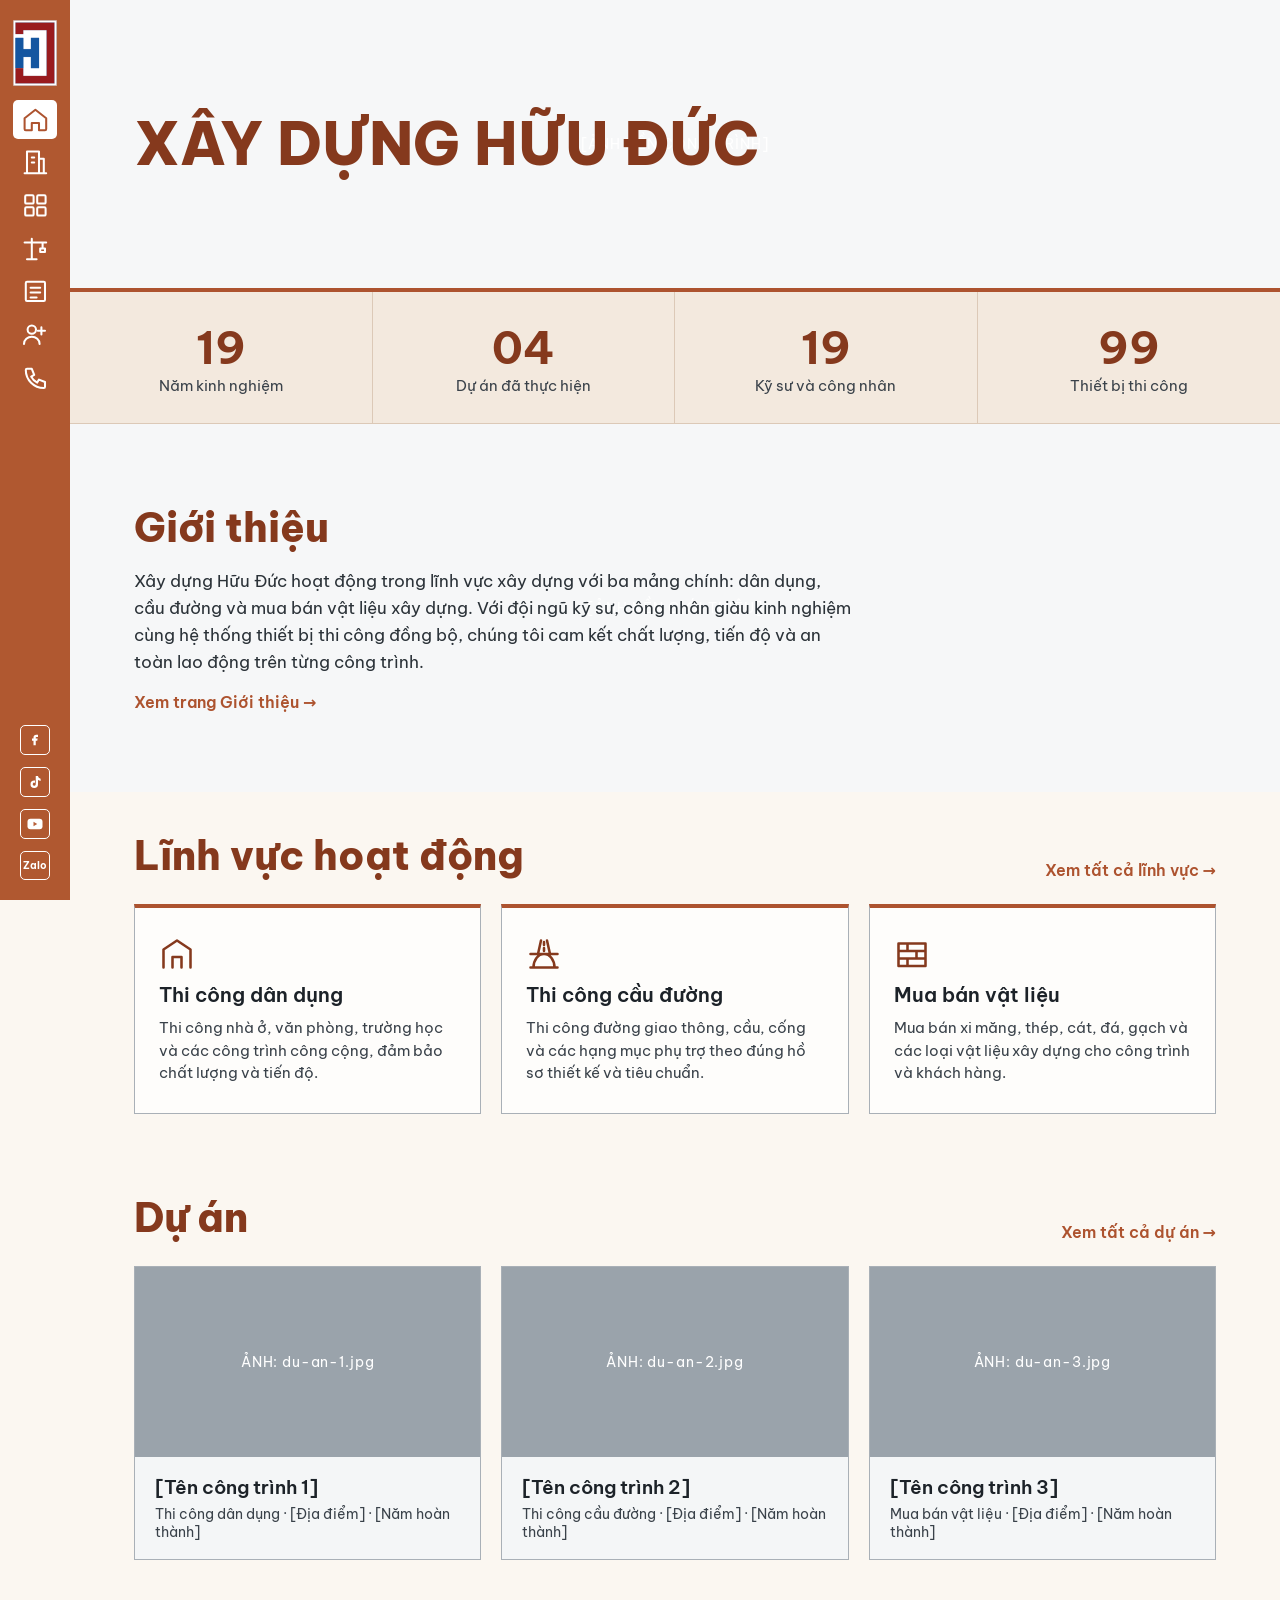
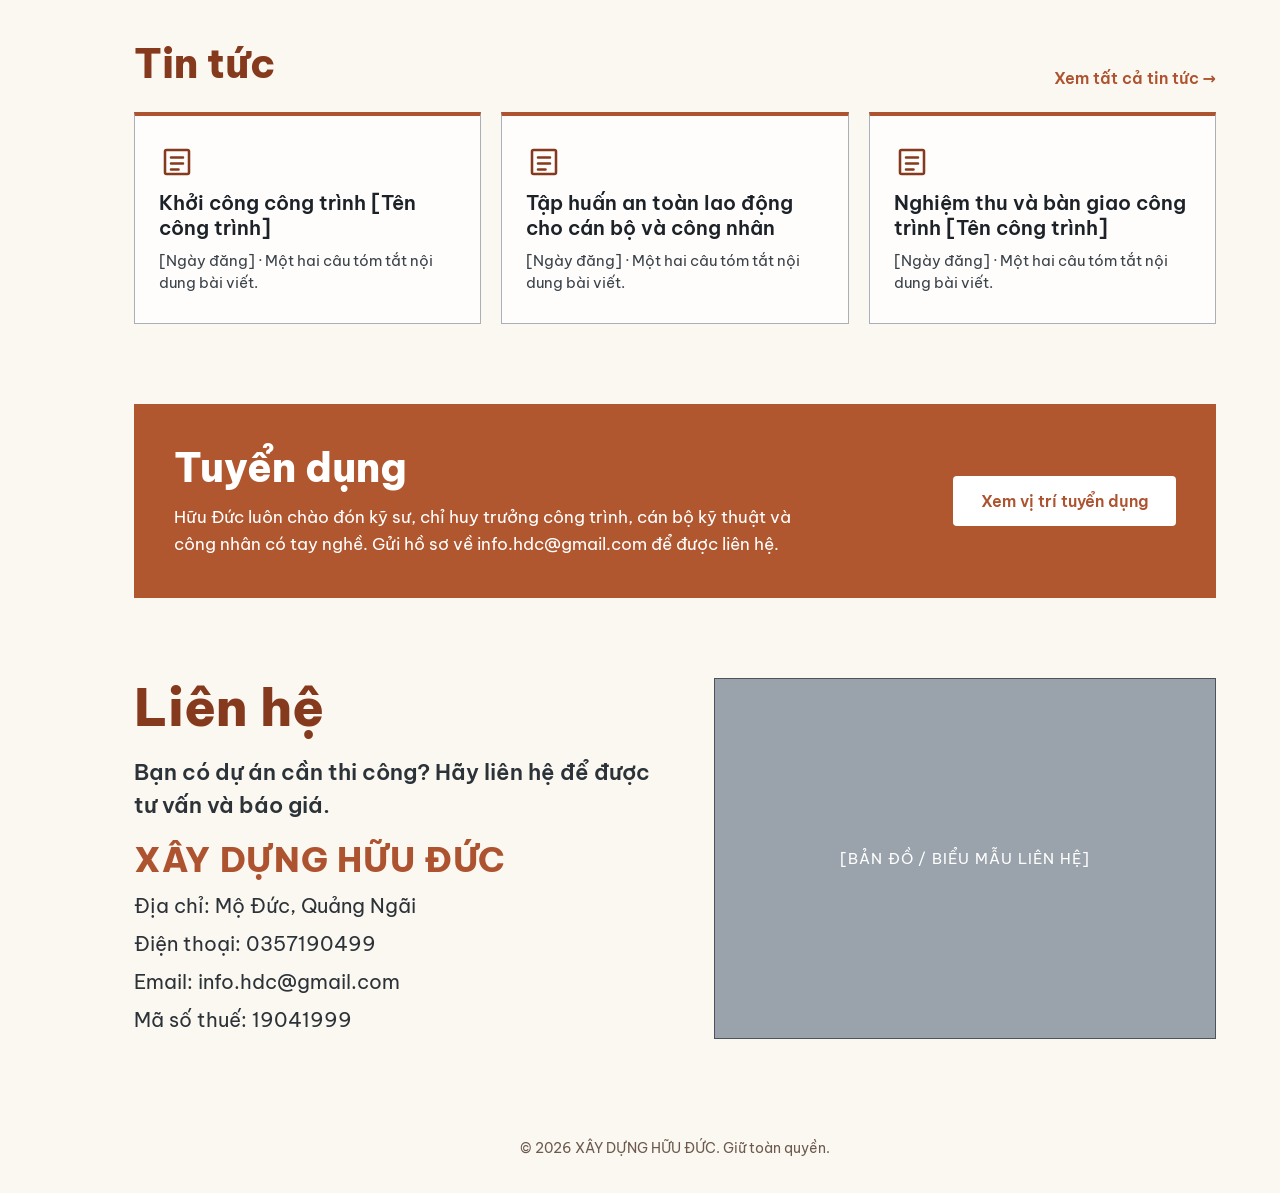
==== index.html @ e36a06dc "Add files via upload" ====
<!DOCTYPE html>
<html lang="vi">
<head>
<meta charset="utf-8">
<meta name="viewport" content="width=device-width, initial-scale=1">
<title>Xây dựng Hữu Đức</title>
<meta name="description" content="Xây dựng Hữu Đức: thi công xây dựng dân dụng, cầu đường và mua bán vật liệu xây dựng.">
<link rel="icon" href="images/logo.png">
<link rel="preconnect" href="https://fonts.googleapis.com">
<link href="https://fonts.googleapis.com/css2?family=Be+Vietnam+Pro:wght@400;500;600;700;800&amp;display=swap" rel="stylesheet">
<link rel="stylesheet" href="giao-dien.css">
</head>
<body>
<div id="khung" style="display:flex;flex-wrap:wrap;align-items:stretch;min-height:900px;background:#FBF7F1">

<!-- THANH CẤU TRÚC BÊN TRÁI -->
<main id="noi-dung" style="flex:999 1 560px;min-width:0;display:flex;flex-direction:column"></main>
</div>
<template id="tpl-home">
<!-- Banner -->
<section data-s="trang-chu" style="position:relative;overflow:hidden;box-sizing:border-box;padding:110px 64px;border-bottom:4px solid #AD532F">
<div aria-hidden="true" style="position:absolute;top:0;right:0;bottom:0;left:0;display:flex;align-items:center;justify-content:center;background:#b8bfc6;color:#fff;font-size:14px;letter-spacing:0.08em">[ẢNH NỀN CÔNG TRÌNH]</div>
<div aria-hidden="true" style="position:absolute;top:0;right:0;bottom:0;left:0;background:rgba(255,255,255,0.88)"></div>
<div style="position:relative;display:flex;flex-direction:column;gap:20px">
<h1 style="margin:0;font-family:'Be Vietnam Pro',system-ui,sans-serif;font-weight:800;font-size:clamp(18px,4.6vw,66px);line-height:1.15;white-space:nowrap;color:#85391d">XÂY DỰNG HỮU ĐỨC</h1>
</div>
</section>

<!-- Số liệu -->
<section id="ds-so-lieu" style="display:grid;grid-template-columns:repeat(auto-fit,minmax(150px,1fr));gap:0;background:#F3E9DE;border-bottom:1px solid #dcc9b7"></section>

<!-- Giới thiệu -->
<section data-s="gioi-thieu" style="position:relative;overflow:hidden;box-sizing:border-box;padding:80px 64px">
<div aria-hidden="true" style="position:absolute;top:0;right:0;bottom:0;left:0;display:flex;align-items:center;justify-content:center;background:#b8bfc6;color:#fff;font-size:14px;letter-spacing:0.08em">[ẢNH NỀN GIỚI THIỆU]</div>
<div aria-hidden="true" style="position:absolute;top:0;right:0;bottom:0;left:0;background:rgba(255,255,255,0.88)"></div>
<div style="position:relative;display:flex;flex-direction:column;gap:16px;max-width:720px">
<h2 style="margin:0;font-size:40px;font-weight:800;line-height:1.2;color:#85391d">Giới thiệu</h2>
<p id="gt-tomtat" style="margin:0;font-size:17px;line-height:1.6;color:#2b3238">Xây dựng Hữu Đức hoạt động trong lĩnh vực xây dựng với ba mảng chính: dân dụng, cầu đường và hạ tầng. Với đội ngũ kỹ sư, công nhân giàu kinh nghiệm cùng hệ thống thiết bị thi công đồng bộ, chúng tôi cam kết chất lượng, tiến độ và an toàn lao động trên từng công trình.</p>
<a class="more" href="#gioi-thieu" style="font-weight:600;font-size:16px">Xem trang Giới thiệu →</a>
</div>
</section>

<!-- Lĩnh vực hoạt động -->
<section data-s="linh-vuc" style="padding:40px 64px;display:flex;flex-direction:column;gap:24px">
<div style="display:flex;flex-wrap:wrap;justify-content:space-between;align-items:flex-end;gap:12px">
<h2 style="margin:0;font-size:40px;font-weight:800;line-height:1.2;color:#85391d">Lĩnh vực hoạt động</h2>
<a class="more" href="#linh-vuc" style="font-weight:600;font-size:16px">Xem tất cả lĩnh vực →</a>
</div>
<div id="ds-linh-vuc" style="display:grid;grid-template-columns:repeat(auto-fit,minmax(240px,1fr));gap:20px"></div>
</section>

<!-- Dự án -->
<section data-s="du-an" style="padding:40px 64px;display:flex;flex-direction:column;gap:24px">
<div style="display:flex;flex-wrap:wrap;justify-content:space-between;align-items:flex-end;gap:12px">
<h2 style="margin:0;font-size:40px;font-weight:800;line-height:1.2;color:#85391d">Dự án</h2>
<a class="more" href="#du-an" style="font-weight:600;font-size:16px">Xem tất cả dự án →</a>
</div>
<div id="ds-du-an" style="display:grid;grid-template-columns:repeat(auto-fit,minmax(260px,1fr));gap:20px"></div>
</section>

<!-- Tin tức -->
<section data-s="tin-tuc" style="padding:40px 64px;display:flex;flex-direction:column;gap:24px">
<div style="display:flex;flex-wrap:wrap;justify-content:space-between;align-items:flex-end;gap:12px">
<h2 style="margin:0;font-size:40px;font-weight:800;line-height:1.2;color:#85391d">Tin tức</h2>
<a class="more" href="#tin-tuc" style="font-weight:600;font-size:16px">Xem tất cả tin tức →</a>
</div>
<div id="ds-tin-tuc" style="display:grid;grid-template-columns:repeat(auto-fit,minmax(260px,1fr));gap:20px"></div>
</section>

<!-- Tuyển dụng -->
<section data-s="tuyen-dung" style="margin:40px 64px;padding:40px;display:flex;flex-wrap:wrap;justify-content:space-between;align-items:center;gap:24px;background:#B05730;color:#fff">
<div style="display:flex;flex-direction:column;gap:12px;max-width:640px">
<h2 style="margin:0;font-size:40px;font-weight:800;line-height:1.2;color:#fff">Tuyển dụng</h2>
<p style="margin:0;font-size:17px;line-height:1.6;color:#fff">Hữu Đức luôn chào đón kỹ sư, chỉ huy trưởng công trình, cán bộ kỹ thuật và công nhân có tay nghề. Gửi hồ sơ về <span data-cfg="email">info.hdc@gmail.com</span> để được liên hệ.</p>
</div>
<a class="btn" href="#tuyen-dung" style="display:inline-block;padding:15px 28px;background:#fff;color:#AD532F;font-weight:600;font-size:16px;border-radius:4px">Xem vị trí tuyển dụng</a>
</section>

<!-- Liên hệ -->
<section data-s="lien-he" style="padding:40px 64px 72px;display:flex;flex-wrap:wrap;gap:40px">
<div style="flex:1 1 360px;display:flex;flex-direction:column;gap:18px">
<h2 style="margin:0;font-size:52px;font-weight:800;line-height:1.15;color:#85391d">Liên hệ</h2>
<p style="margin:0;font-size:22px;font-weight:600;line-height:1.5;color:#2b3238">Bạn có dự án cần thi công? Hãy liên hệ để được tư vấn và báo giá.</p>
<p style="margin:0;font-size:20px;line-height:1.9;color:#2b3238"><strong style="display:block;margin-bottom:6px;font-size:34px;font-weight:800;line-height:1.2;letter-spacing:0.02em;color:#AD532F;text-transform:uppercase">Xây Dựng Hữu Đức</strong>Địa chỉ: <span data-cfg="diaChi">[ĐỊA CHỈ TRỤ SỞ]</span><br>Điện thoại: <span data-cfg="sdt">0357190499</span><br>Email: <span data-cfg="email">info.hdc@gmail.com</span><br>Mã số thuế: <span data-cfg="maSoThue">[MÃ SỐ THUẾ]</span></p>
</div>
<div style="flex:1 1 320px;min-height:240px;display:flex;align-items:center;justify-content:center;background:#9aa3ab;border:1px solid #4b535b;color:#fff;font-size:15px;letter-spacing:0.08em">[BẢN ĐỒ / BIỂU MẪU LIÊN HỆ]</div>
</section>

<footer style="padding:28px 64px 36px;text-align:center;font-size:14px;color:#6b5a4d">© 2026 XÂY DỰNG HỮU ĐỨC. Giữ toàn quyền.</footer>

</template>
<script src="du-lieu.js"></script>
<script src="chung.js"></script>
<script src="trang.js"></script>
</body>
</html>
---- giao-dien.css ----
html{color-scheme:light}
body{margin:0;font-family:'Be Vietnam Pro',system-ui,sans-serif;color:#1c2228;background:#FBF7F1}
a{color:inherit;text-decoration:none}
a.nav{position:relative;transition:background .15s}
a.nav svg,a.nav .zl{transition:transform .18s ease}
a.nav:hover svg,a.nav:focus-visible svg,a.nav:hover .zl,a.nav:focus-visible .zl{transform:scale(1.3)}
a.nav:hover,a.nav:focus-visible{background:#8F4326}
a.nav.on{background:#fff}
a.nav.on svg{stroke:#AD532F}
a.nav.on:hover svg,a.nav.on:focus-visible svg{stroke:#fff}
a.nav:not(.soc):hover,a.nav:not(.soc):focus-visible{border-radius:5px 0 0 5px !important}
a.nav.on:hover{background:#8F4326}
a.nav .tip{display:none;position:absolute;left:100%;top:0;height:100%;box-sizing:border-box;align-items:center;z-index:60;white-space:nowrap;width:170px;padding:0 16px 0 12px;background:#8F4326;color:#fff;font-size:16px;font-weight:600;border-radius:0 5px 5px 0;box-shadow:6px 4px 16px rgba(60,30,15,0.28)}
a.nav:hover .tip,a.nav:focus-visible .tip{display:flex}
a.soc{border:1px solid #fff;background:#B05830;border-radius:5px}
a.soc:hover,a.soc:focus-visible{border-radius:5px 0 0 5px}
a.soc .tip{left:calc(100% + 1px);height:calc(100% + 2px);top:-1px}
a.more{display:inline-block;color:#AD532F;transition:transform .18s ease,color .18s ease}
a.more:hover,a.more:focus-visible{color:#85391d;transform:translateX(8px);text-decoration:underline}
a.card{display:flex;flex-direction:column;color:inherit;cursor:pointer;transition:transform .22s ease,box-shadow .22s ease,border-color .22s ease,background .22s ease}
a.card:hover,a.card:focus-visible{transform:translateY(-6px);box-shadow:0 14px 28px rgba(80,40,20,0.2);border-color:#AD532F !important}
a.card.lv:hover,a.card.lv:focus-visible{background:#AD532F !important}
a.card.lv:hover *,a.card.lv:focus-visible *{color:#fff !important}
a.card.lv:hover svg,a.card.lv:focus-visible svg{stroke:#fff;transform:scale(1.15)}
a.card.lv svg{transition:transform .22s ease,stroke .22s ease}
a.card.pj{overflow:hidden}
a.card.pj .zoom{transition:transform .35s ease}
a.card.pj:hover .zoom,a.card.pj:focus-visible .zoom{transform:scale(1.08)}
a.card.pj:hover h3,a.card.tt:hover h3{color:#AD532F}
a.card.tt:hover,a.card.tt:focus-visible{background:#fff !important;border-left-color:#AD532F !important}
a.btn{transition:transform .18s ease,box-shadow .18s ease,background .18s ease}
a.btn:hover,a.btn:focus-visible{transform:translateY(-3px);box-shadow:0 8px 18px rgba(60,30,15,0.28);background:#FBF1E6 !important}
/* Thanh bên thu hẹp ~75%, các ô và biểu tượng co theo tỷ lệ */
aside{flex-basis:clamp(44px,7.9vh,70px) !important;gap:clamp(3px,1.5vh,14px) !important;padding:clamp(5px,2.2vh,21px) 0 !important}
aside a.lg img{width:clamp(20px,4.8vh,51px) !important}
a.nav:not(.soc){width:clamp(20px,4.8vh,51px) !important;height:clamp(23px,4.35vh,48px) !important}
a.nav:not(.soc) svg{width:clamp(14px,3.2vh,29px);height:clamp(14px,3.2vh,29px)}
a.soc{width:clamp(19px,3.3vh,33px);height:clamp(19px,3.3vh,33px);box-sizing:border-box}
a.soc svg{width:clamp(11px,2.1vh,18px);height:clamp(11px,2.1vh,18px)}
a.soc .zl{font-size:clamp(8px,1.2vh,10px) !important}
a.nav .tip{font-size:clamp(12px,1.6vh,14px)}
@media (max-height:420px){aside{position:relative !important;height:auto !important;min-height:100vh}}
@media (prefers-reduced-motion:reduce){a.card,a.card *,a.more,a.btn,a.nav svg{transition:none !important;transform:none !important}}

/* ===== Trang chi tiết / danh sách ===== */
a.btn{display:inline-block}
.trang{box-sizing:border-box;padding:40px 64px 56px;display:flex;flex-direction:column;gap:24px}
.trang h1{margin:0;font-size:40px;font-weight:800;line-height:1.2;color:#85391d}
.trang h2.phu{margin:16px 0 0;font-size:28px;font-weight:800;color:#85391d}
.trang a.back{font-weight:600;font-size:16px;align-self:flex-start}
.meta{font-size:15px;color:#6b5a4d}
.tomtat{margin:0;max-width:760px;font-size:19px;line-height:1.6;font-weight:600;color:#2b3238}
.hero{width:100%;object-fit:cover;display:block}
.thongtin{display:grid;grid-template-columns:repeat(auto-fit,minmax(200px,1fr));gap:1px;background:#dcc9b7;border:1px solid #dcc9b7}
.thongtin div{background:#F3E9DE;padding:14px 18px}
.thongtin b{display:block;font-size:13px;font-weight:600;color:#6b5a4d;margin-bottom:4px}
.thongtin span{font-size:16px;font-weight:600;color:#2b3238}
.noidung{max-width:760px;font-size:17px;line-height:1.75;color:#2b3238}
.noidung p{margin:0 0 16px}
.noidung h2{margin:28px 0 12px;font-size:26px;font-weight:700;color:#85391d}
.noidung ul{margin:0 0 16px;padding-left:22px}
.noidung figure{margin:24px 0}
.noidung figure img{width:100%;height:auto}
.noidung figcaption{font-size:14px;color:#6b5a4d;margin-top:6px}
.luoi{display:grid;gap:20px;grid-template-columns:repeat(auto-fit,minmax(260px,1fr))}
.thuvien{display:grid;gap:12px;grid-template-columns:repeat(auto-fill,minmax(220px,1fr))}
.thuvien a.tv{display:block;overflow:hidden;border:1px solid #a9b0b7}
.thuvien a.tv img{transition:transform .3s ease}
.thuvien a.tv:hover img{transform:scale(1.06)}
.loc{display:flex;flex-wrap:wrap;gap:10px}
.loc a{padding:9px 18px;border:1px solid #AD532F;color:#AD532F;font-weight:600;font-size:15px;border-radius:4px;transition:background .18s,color .18s}
.loc a:hover,.loc a.on{background:#AD532F;color:#fff}
.cta{margin:8px 64px 40px;padding:36px 40px;display:flex;flex-wrap:wrap;justify-content:space-between;align-items:center;gap:20px;background:#B05730;color:#fff}
.cta h2{margin:0 0 6px;font-size:28px;font-weight:800;color:#fff}
.cta p{margin:0;font-size:16px}
.cta-n{display:flex;flex-wrap:wrap;gap:12px}
.cta a.btn{padding:14px 24px;background:#fff;color:#AD532F;font-weight:600;font-size:16px;border-radius:4px}
.lightbox{position:fixed;inset:0;z-index:100;background:rgba(30,15,8,.88);display:flex;align-items:center;justify-content:center;cursor:zoom-out}
.lightbox img{max-width:92vw;max-height:92vh;display:block}
footer{padding:28px 64px 36px;text-align:center;font-size:14px;color:#6b5a4d}

.solieu{display:grid;grid-template-columns:repeat(auto-fit,minmax(150px,1fr));background:#F3E9DE;border:1px solid #dcc9b7}
.solieu div{padding:22px 16px;text-align:center;border-right:1px solid #dcc9b7}
.solieu div:last-child{border-right:0}
.solieu strong{display:block;font-size:40px;font-weight:700;color:#85391d}
.solieu span{font-size:15px;color:#3a424a}
.lh{display:flex;flex-wrap:wrap;gap:32px}
.lh-tt{flex:1 1 320px;display:flex;flex-direction:column;gap:1px;background:#dcc9b7;border:1px solid #dcc9b7;align-self:flex-start}
.lh-tt div{background:#F3E9DE;padding:16px 20px}
.lh-tt b{display:block;font-size:13px;font-weight:600;color:#6b5a4d;margin-bottom:4px}
.lh-tt span{font-size:17px;font-weight:600;color:#2b3238}
.lh-bd{flex:1 1 380px;min-height:320px;display:flex;border:1px solid #a9b0b7}
.anh-trong-lh{flex:1;display:flex;align-items:center;justify-content:center;text-align:center;padding:16px;background:#9aa3ab;color:#fff;font-size:15px}
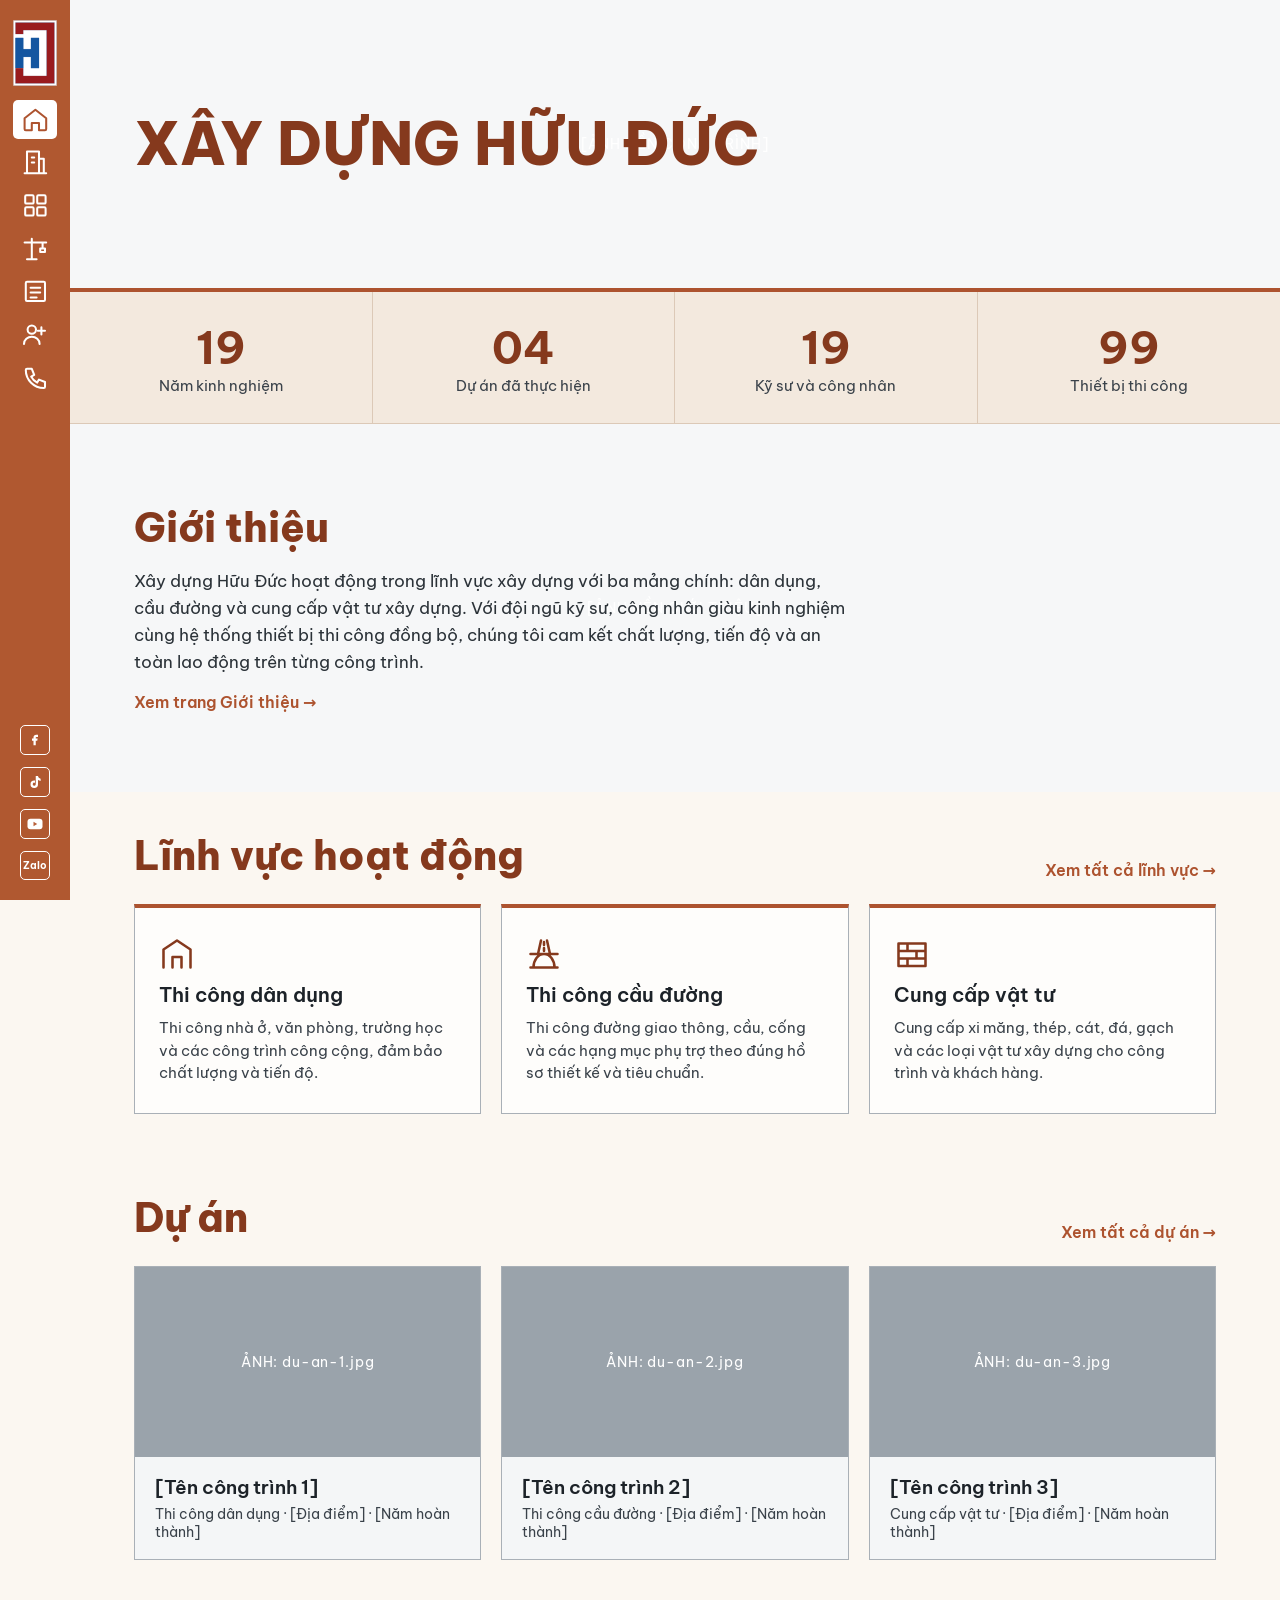
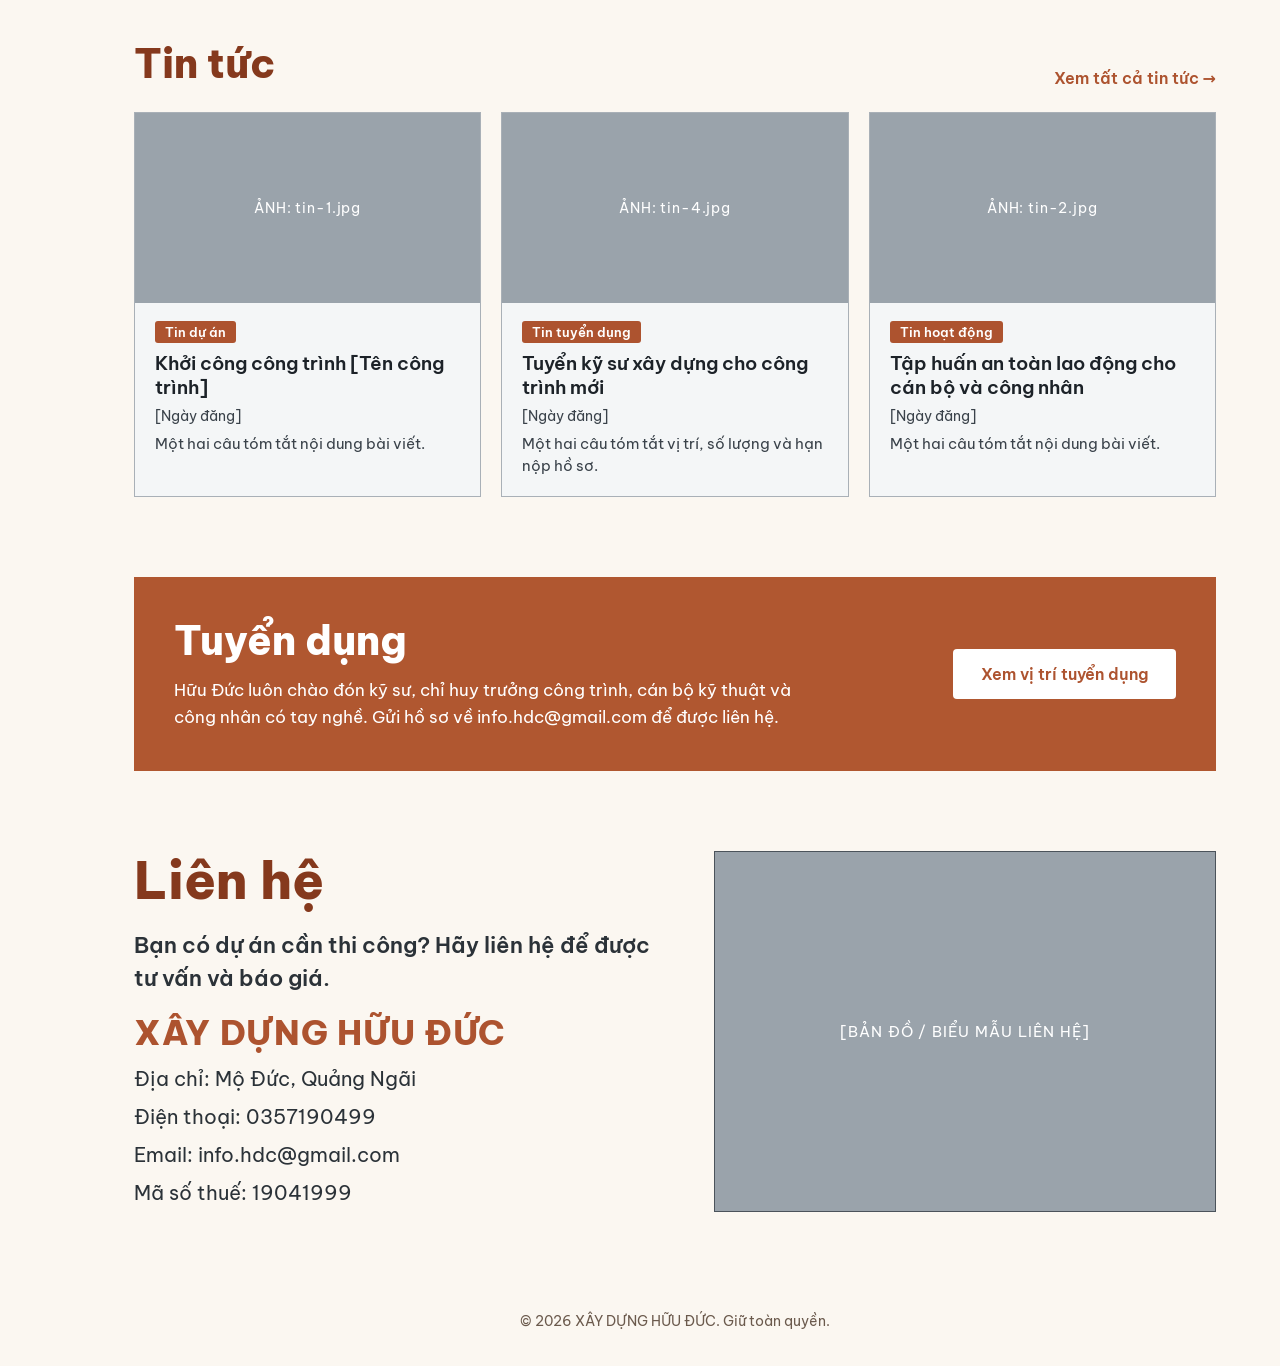
==== commit e15c3132: "Cập nhật website: thẻ tin có ảnh, bộ lọc, trang liên hệ, Cung cấp vật tư - Tin tức chia 3 thẻ (tin d" ====
--- a/index.html
+++ b/index.html
@@ -4,7 +4,7 @@
 <meta charset="utf-8">
 <meta name="viewport" content="width=device-width, initial-scale=1">
 <title>Xây dựng Hữu Đức</title>
-<meta name="description" content="Xây dựng Hữu Đức: thi công xây dựng dân dụng, cầu đường và mua bán vật liệu xây dựng.">
+<meta name="description" content="Xây dựng Hữu Đức: thi công xây dựng dân dụng, cầu đường và cung cấp vật tư xây dựng.">
 <link rel="icon" href="images/logo.png">
 <link rel="preconnect" href="https://fonts.googleapis.com">
 <link href="https://fonts.googleapis.com/css2?family=Be+Vietnam+Pro:wght@400;500;600;700;800&amp;display=swap" rel="stylesheet">
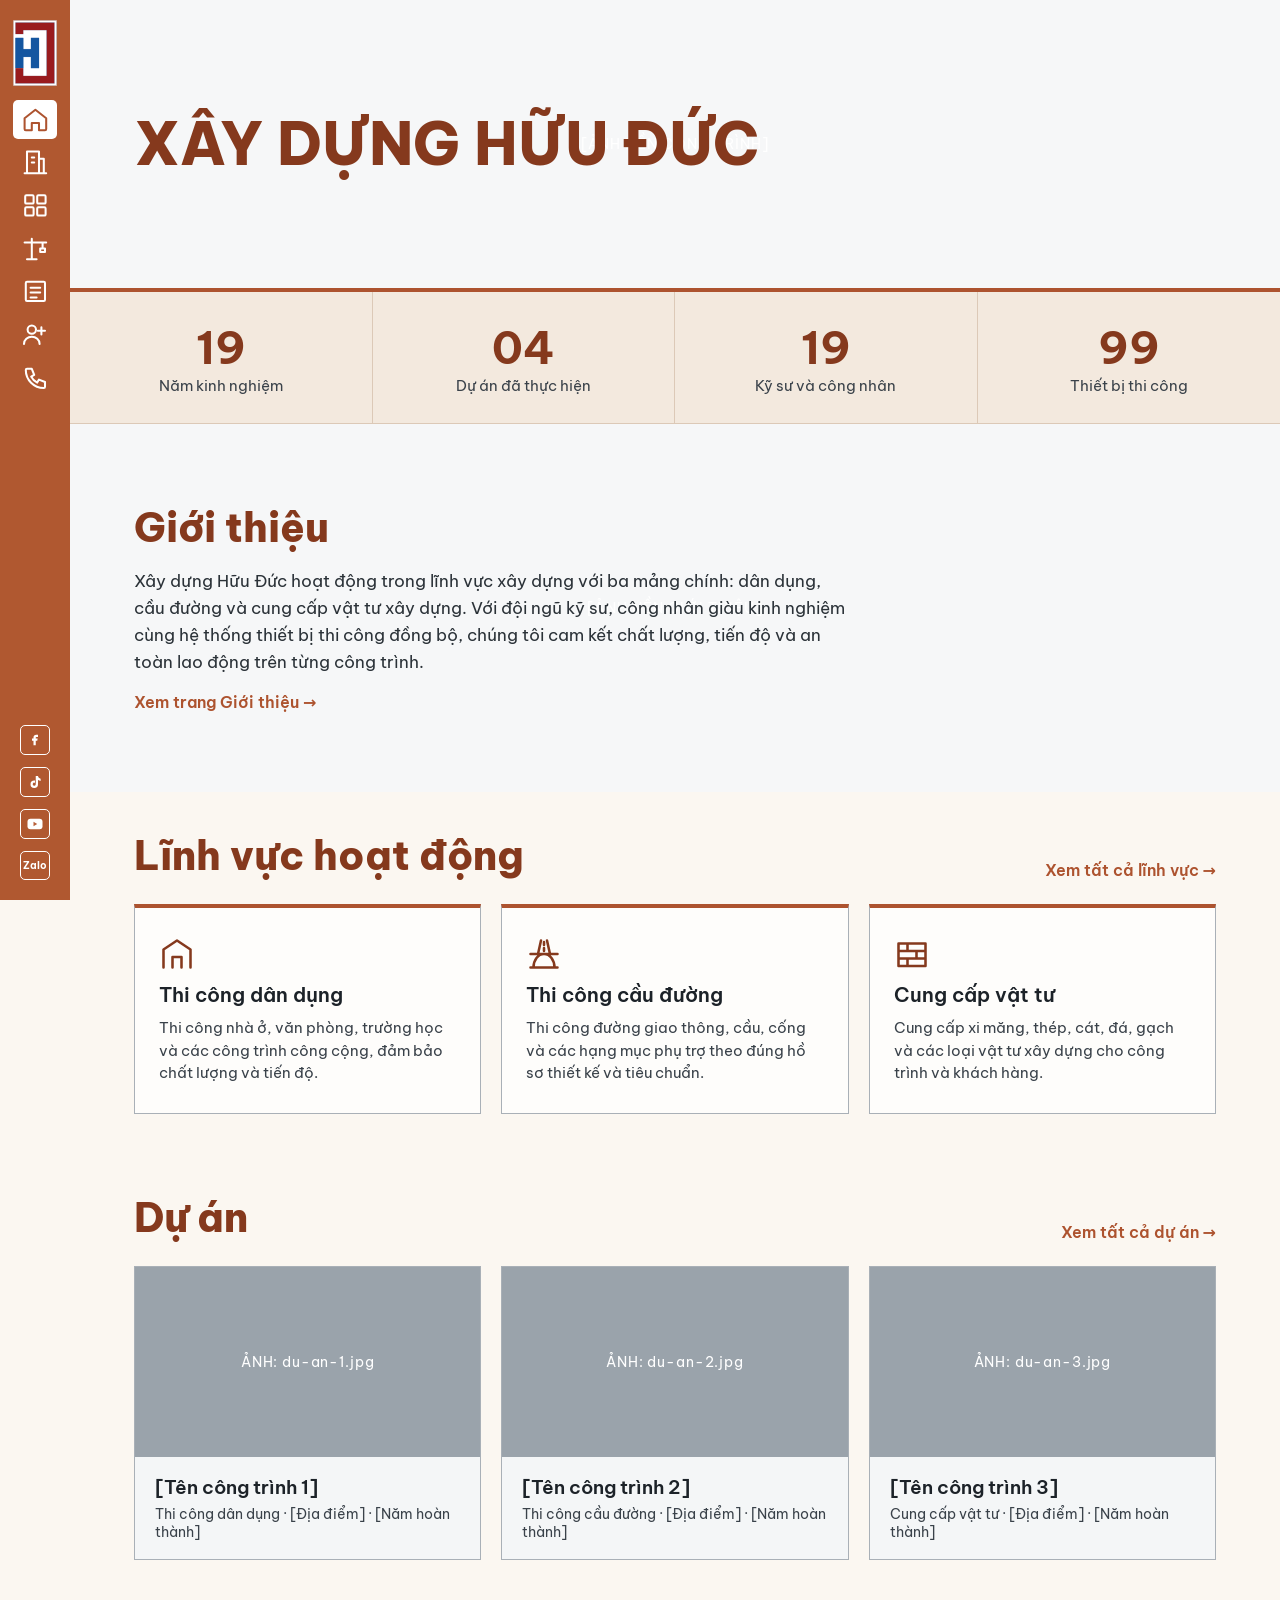
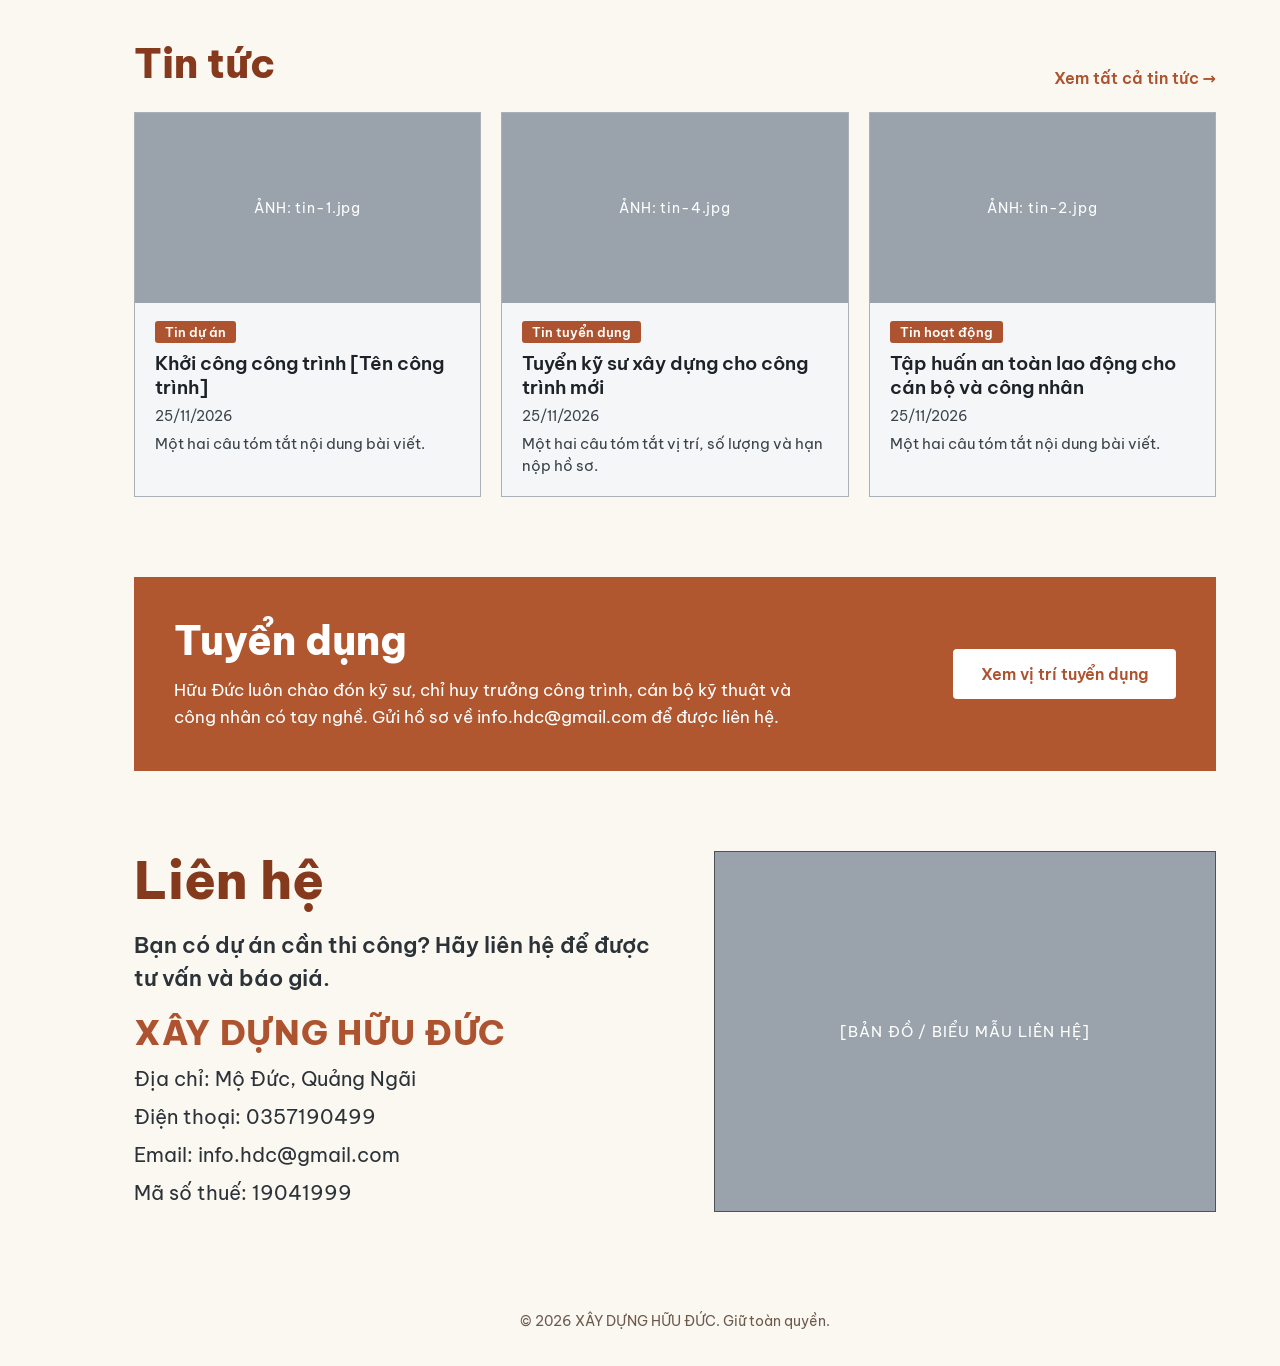
==== commit a363890d: "Thêm trang quản trị /admin (Sveltia CMS), chuyển nội dung sang thư mục noi-dung/ Co-Authored-By: Cla" ====
--- a/index.html
+++ b/index.html
@@ -90,7 +90,5 @@
 
 </template>
 <script src="du-lieu.js"></script>
-<script src="chung.js"></script>
-<script src="trang.js"></script>
 </body>
 </html>
--- a/giao-dien.css
+++ b/giao-dien.css
@@ -58,7 +58,10 @@
 .noidung{max-width:760px;font-size:17px;line-height:1.75;color:#2b3238}
 .noidung p{margin:0 0 16px}
 .noidung h2{margin:28px 0 12px;font-size:26px;font-weight:700;color:#85391d}
-.noidung ul{margin:0 0 16px;padding-left:22px}
+.noidung ul,.noidung ol{margin:0 0 16px;padding-left:22px}
+.noidung h3{margin:22px 0 10px;font-size:20px;font-weight:700;color:#85391d}
+.noidung blockquote{margin:0 0 16px;padding:8px 18px;border-left:4px solid #AD532F;background:#F3E9DE;color:#3a424a}
+.noidung a{color:#AD532F;text-decoration:underline}
 .noidung figure{margin:24px 0}
 .noidung figure img{width:100%;height:auto}
 .noidung figcaption{font-size:14px;color:#6b5a4d;margin-top:6px}
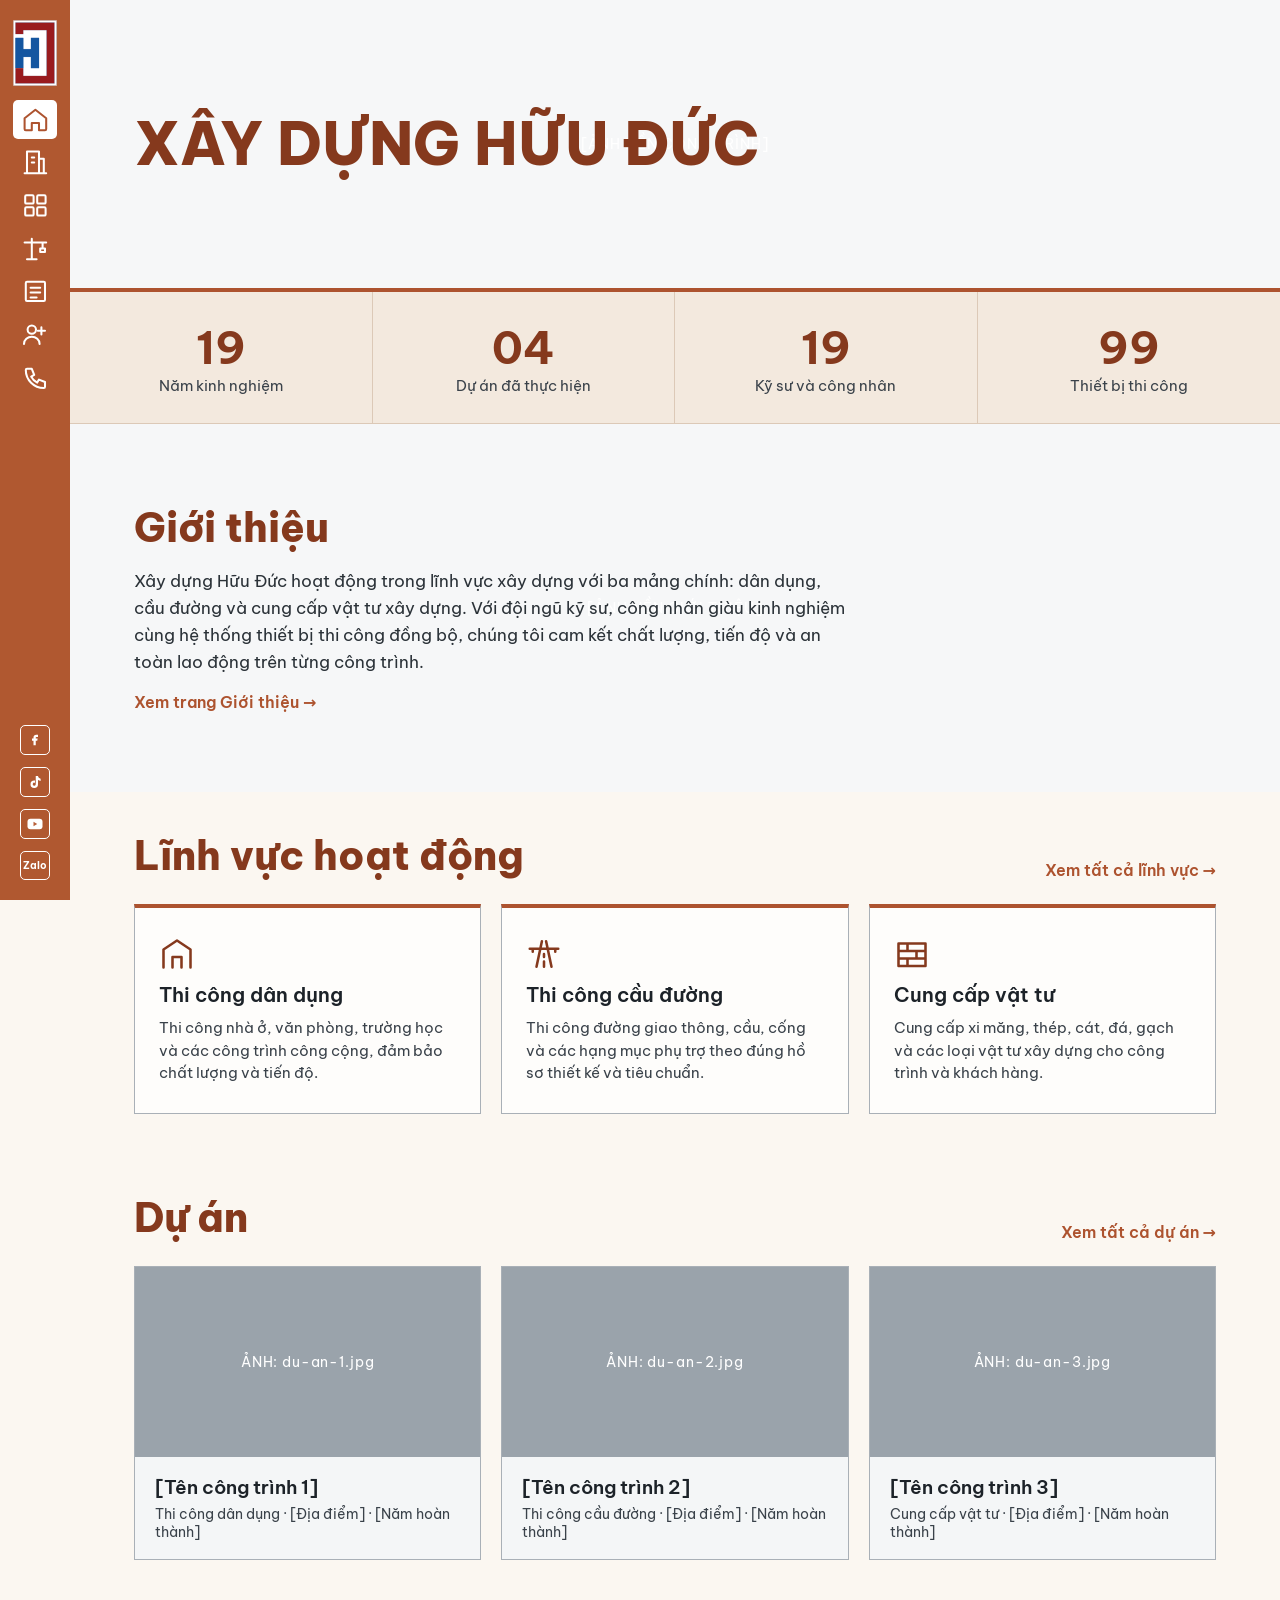
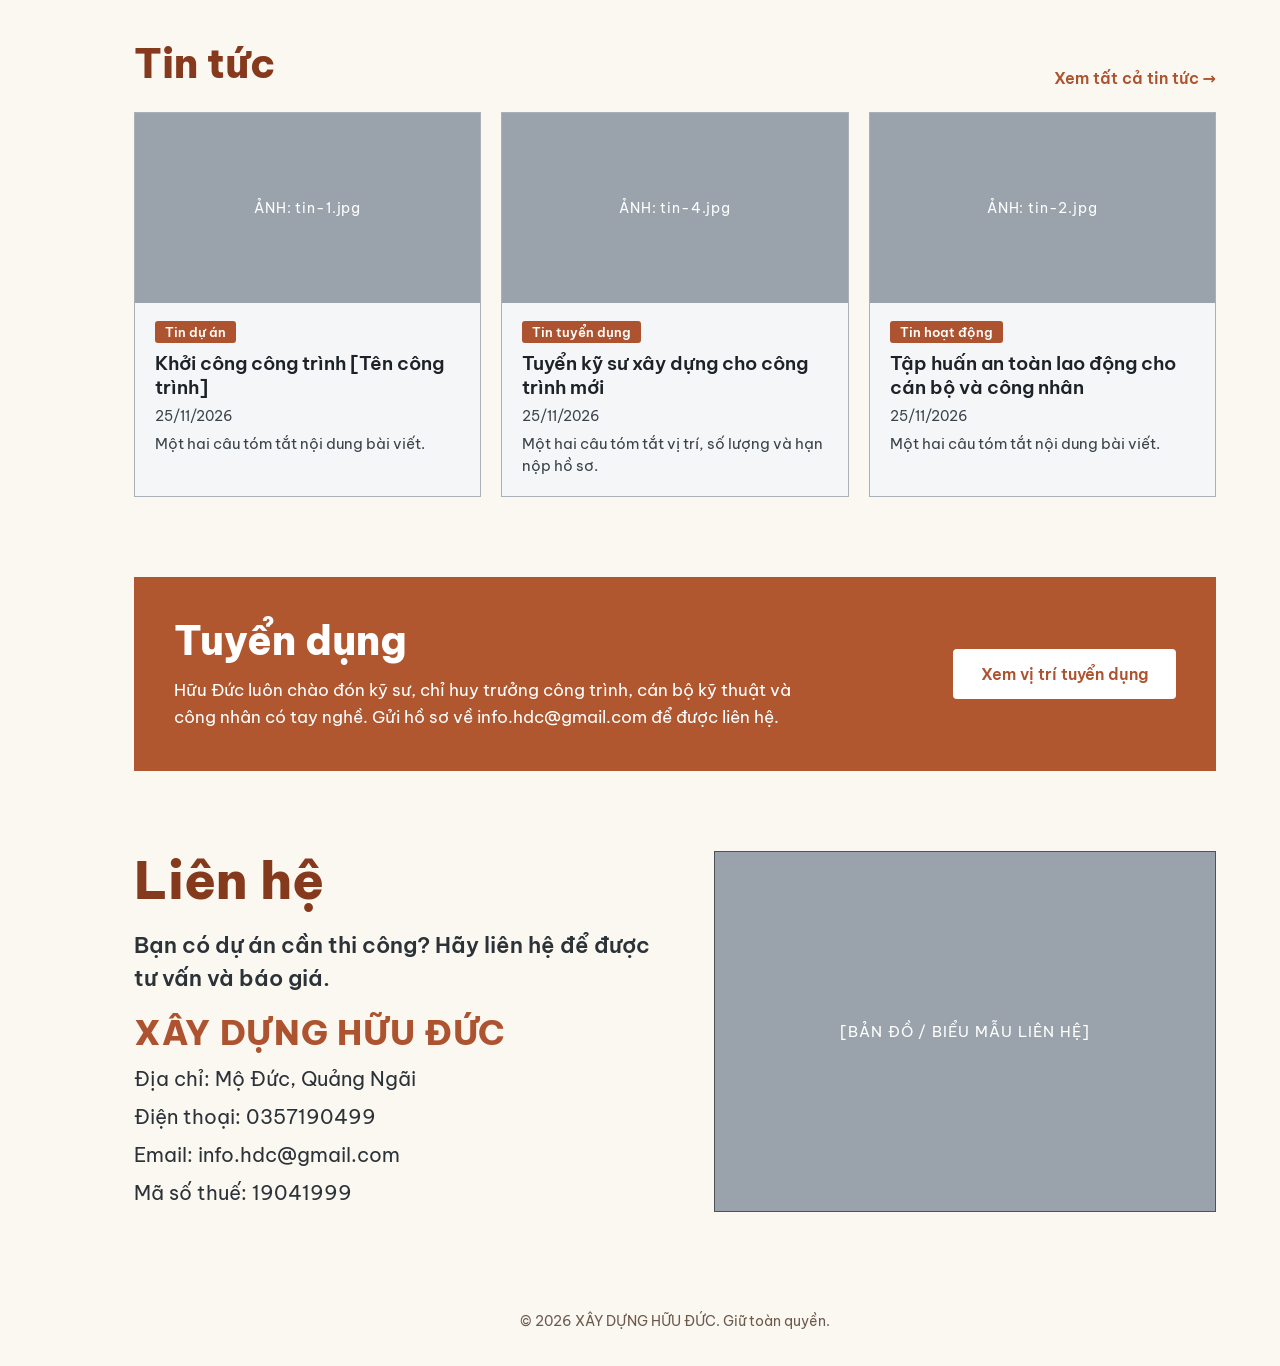
==== commit 9a245f71: "Luôn tải bản mới nhất của chung.js, trang.js, du-lieu.js (tránh trình duyệt giữ bản cũ) Co-Authored-" ====
--- a/index.html
+++ b/index.html
@@ -89,6 +89,6 @@
 <footer style="padding:28px 64px 36px;text-align:center;font-size:14px;color:#6b5a4d">© 2026 XÂY DỰNG HỮU ĐỨC. Giữ toàn quyền.</footer>
 
 </template>
-<script src="du-lieu.js"></script>
+<script>document.write('<script src="du-lieu.js?v=' + Date.now() + '"><\/script>')</script>
 </body>
 </html>
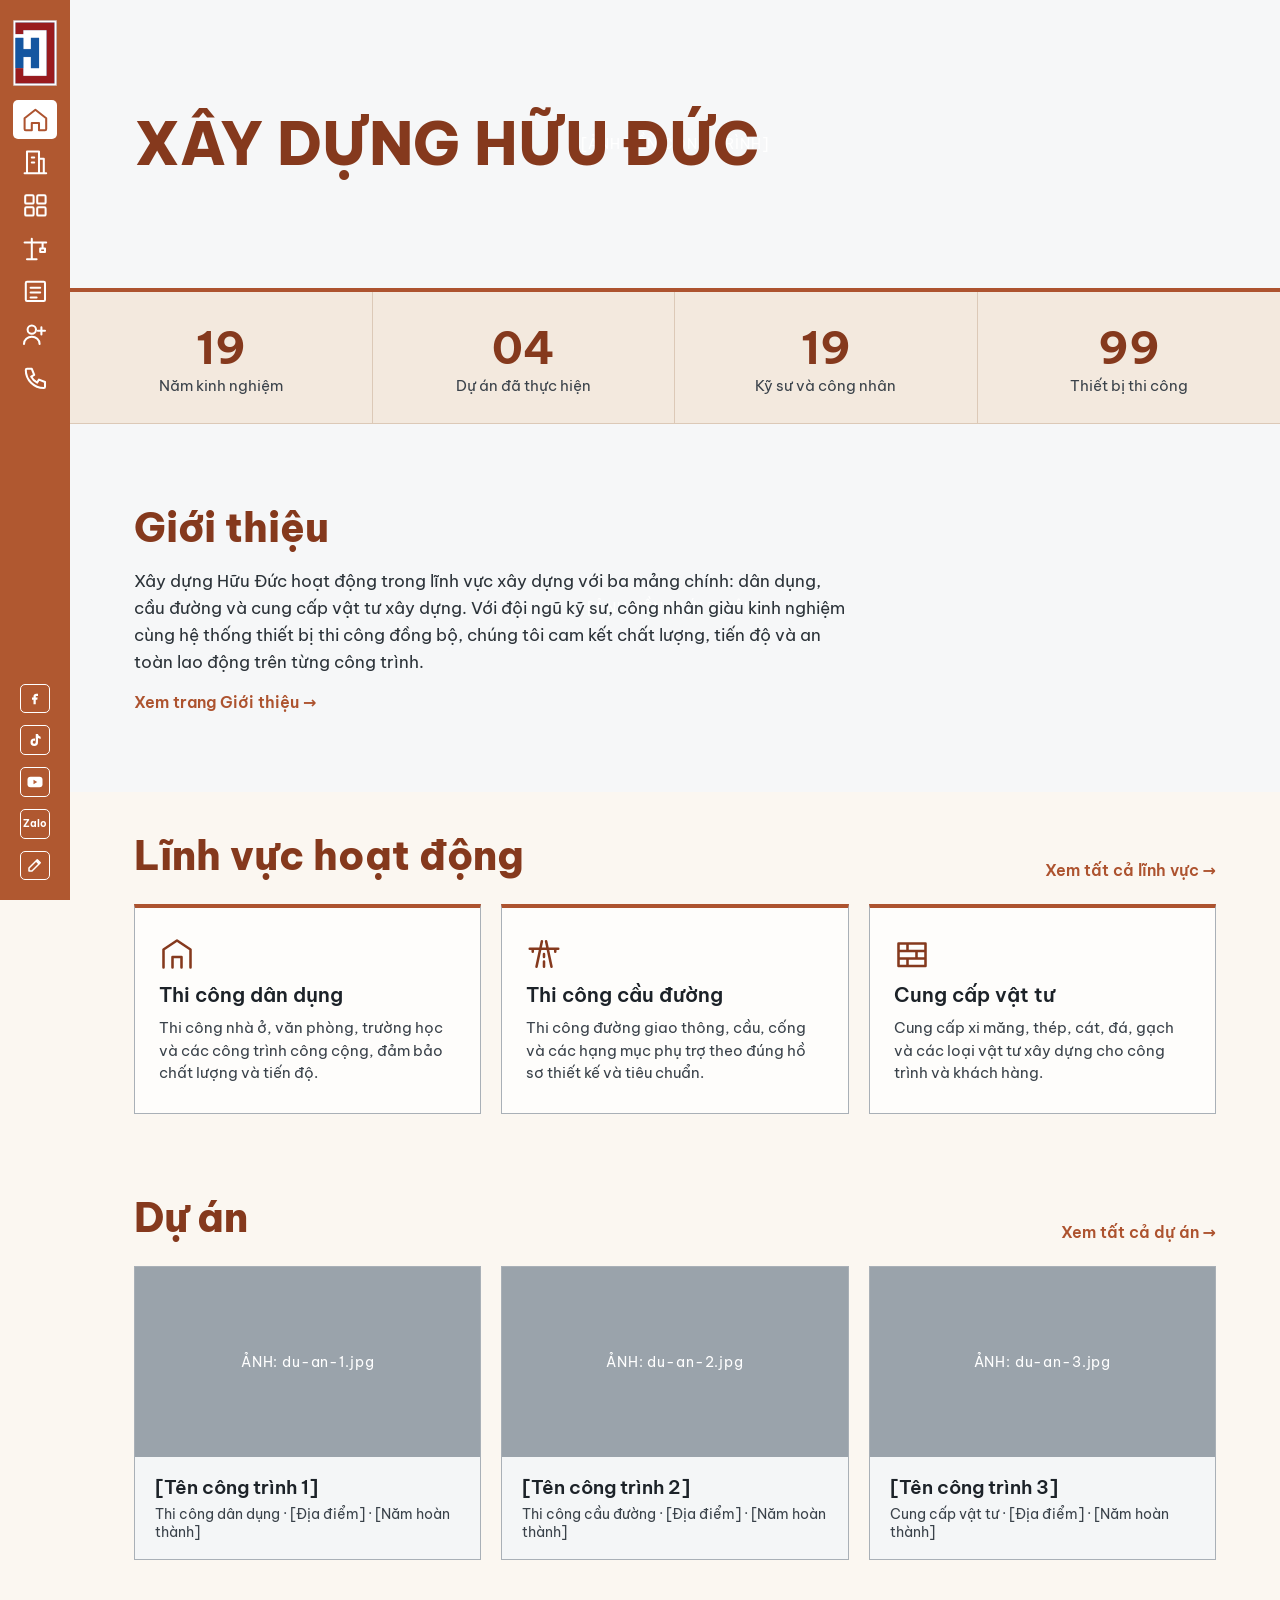
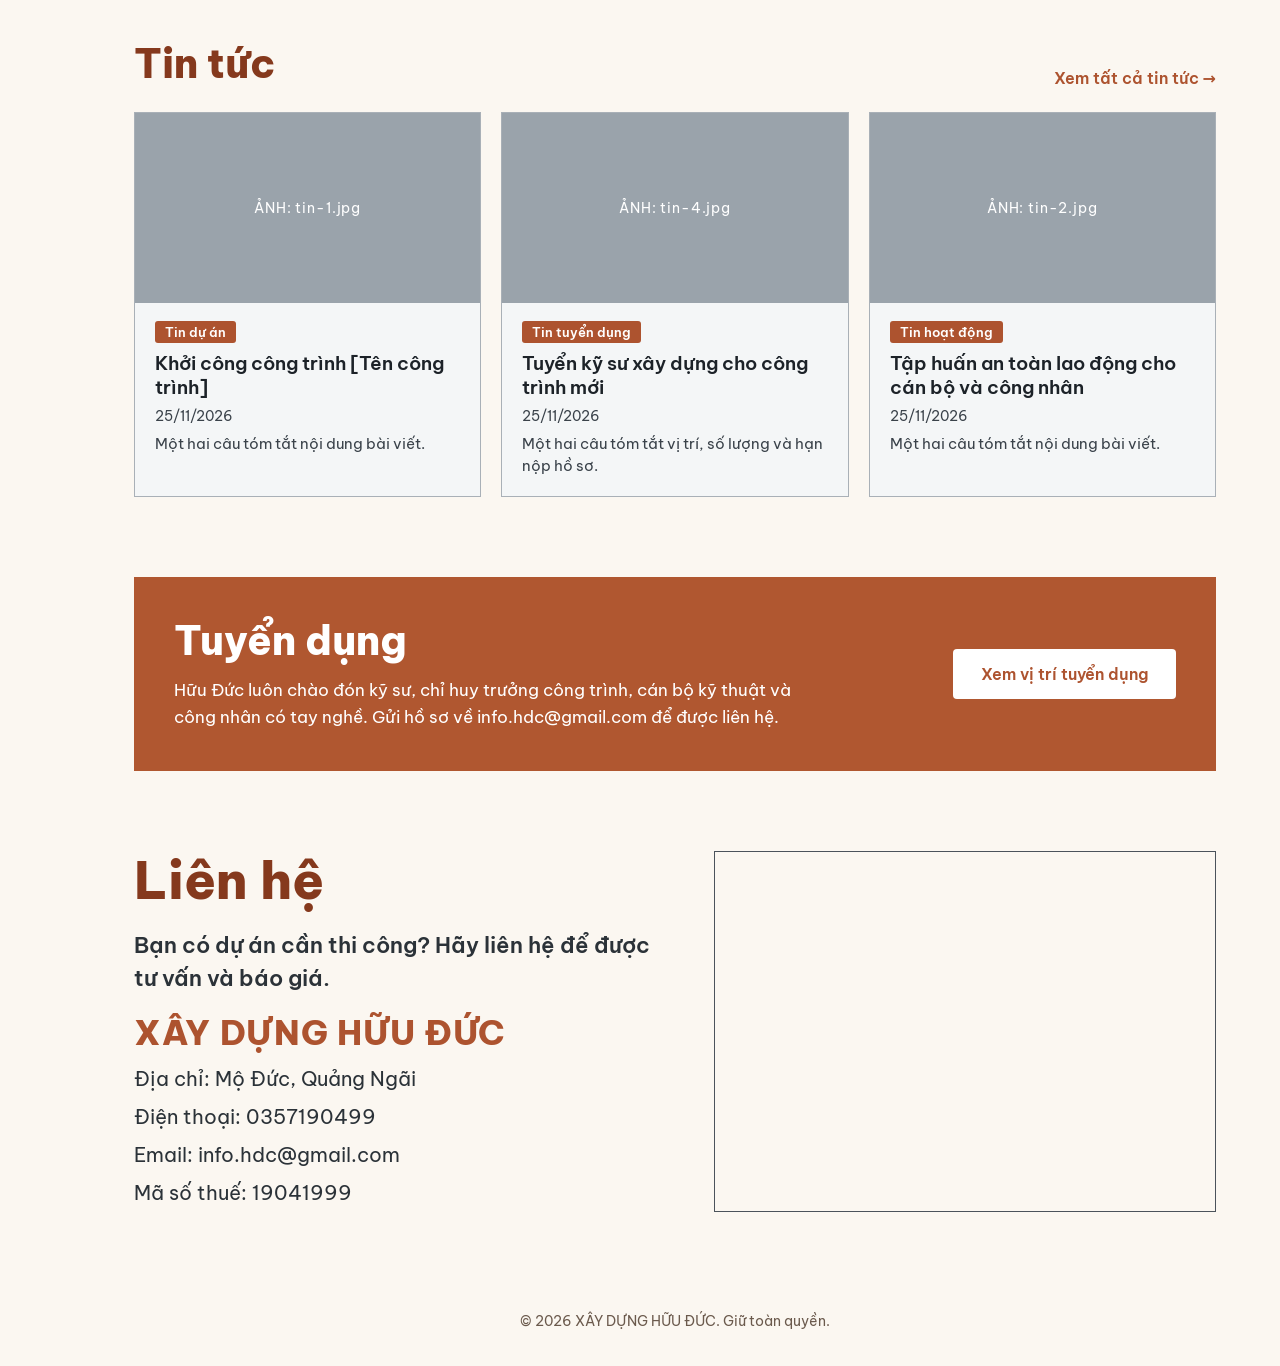
==== commit e2b18ffd: "Hiện bản đồ Google Maps ở trang Liên hệ và trang chủ (tự đổi link sang dạng nhúng) Co-Authored-By: C" ====
--- a/index.html
+++ b/index.html
@@ -83,7 +83,7 @@
 <p style="margin:0;font-size:22px;font-weight:600;line-height:1.5;color:#2b3238">Bạn có dự án cần thi công? Hãy liên hệ để được tư vấn và báo giá.</p>
 <p style="margin:0;font-size:20px;line-height:1.9;color:#2b3238"><strong style="display:block;margin-bottom:6px;font-size:34px;font-weight:800;line-height:1.2;letter-spacing:0.02em;color:#AD532F;text-transform:uppercase">Xây Dựng Hữu Đức</strong>Địa chỉ: <span data-cfg="diaChi">[ĐỊA CHỈ TRỤ SỞ]</span><br>Điện thoại: <span data-cfg="sdt">0357190499</span><br>Email: <span data-cfg="email">info.hdc@gmail.com</span><br>Mã số thuế: <span data-cfg="maSoThue">[MÃ SỐ THUẾ]</span></p>
 </div>
-<div style="flex:1 1 320px;min-height:240px;display:flex;align-items:center;justify-content:center;background:#9aa3ab;border:1px solid #4b535b;color:#fff;font-size:15px;letter-spacing:0.08em">[BẢN ĐỒ / BIỂU MẪU LIÊN HỆ]</div>
+<div id="ban-do-tc" style="flex:1 1 320px;min-height:240px;display:flex;align-items:center;justify-content:center;background:#9aa3ab;border:1px solid #4b535b;color:#fff;font-size:15px;letter-spacing:0.08em">[BẢN ĐỒ / BIỂU MẪU LIÊN HỆ]</div>
 </section>
 
 <footer style="padding:28px 64px 36px;text-align:center;font-size:14px;color:#6b5a4d">© 2026 XÂY DỰNG HỮU ĐỨC. Giữ toàn quyền.</footer>
